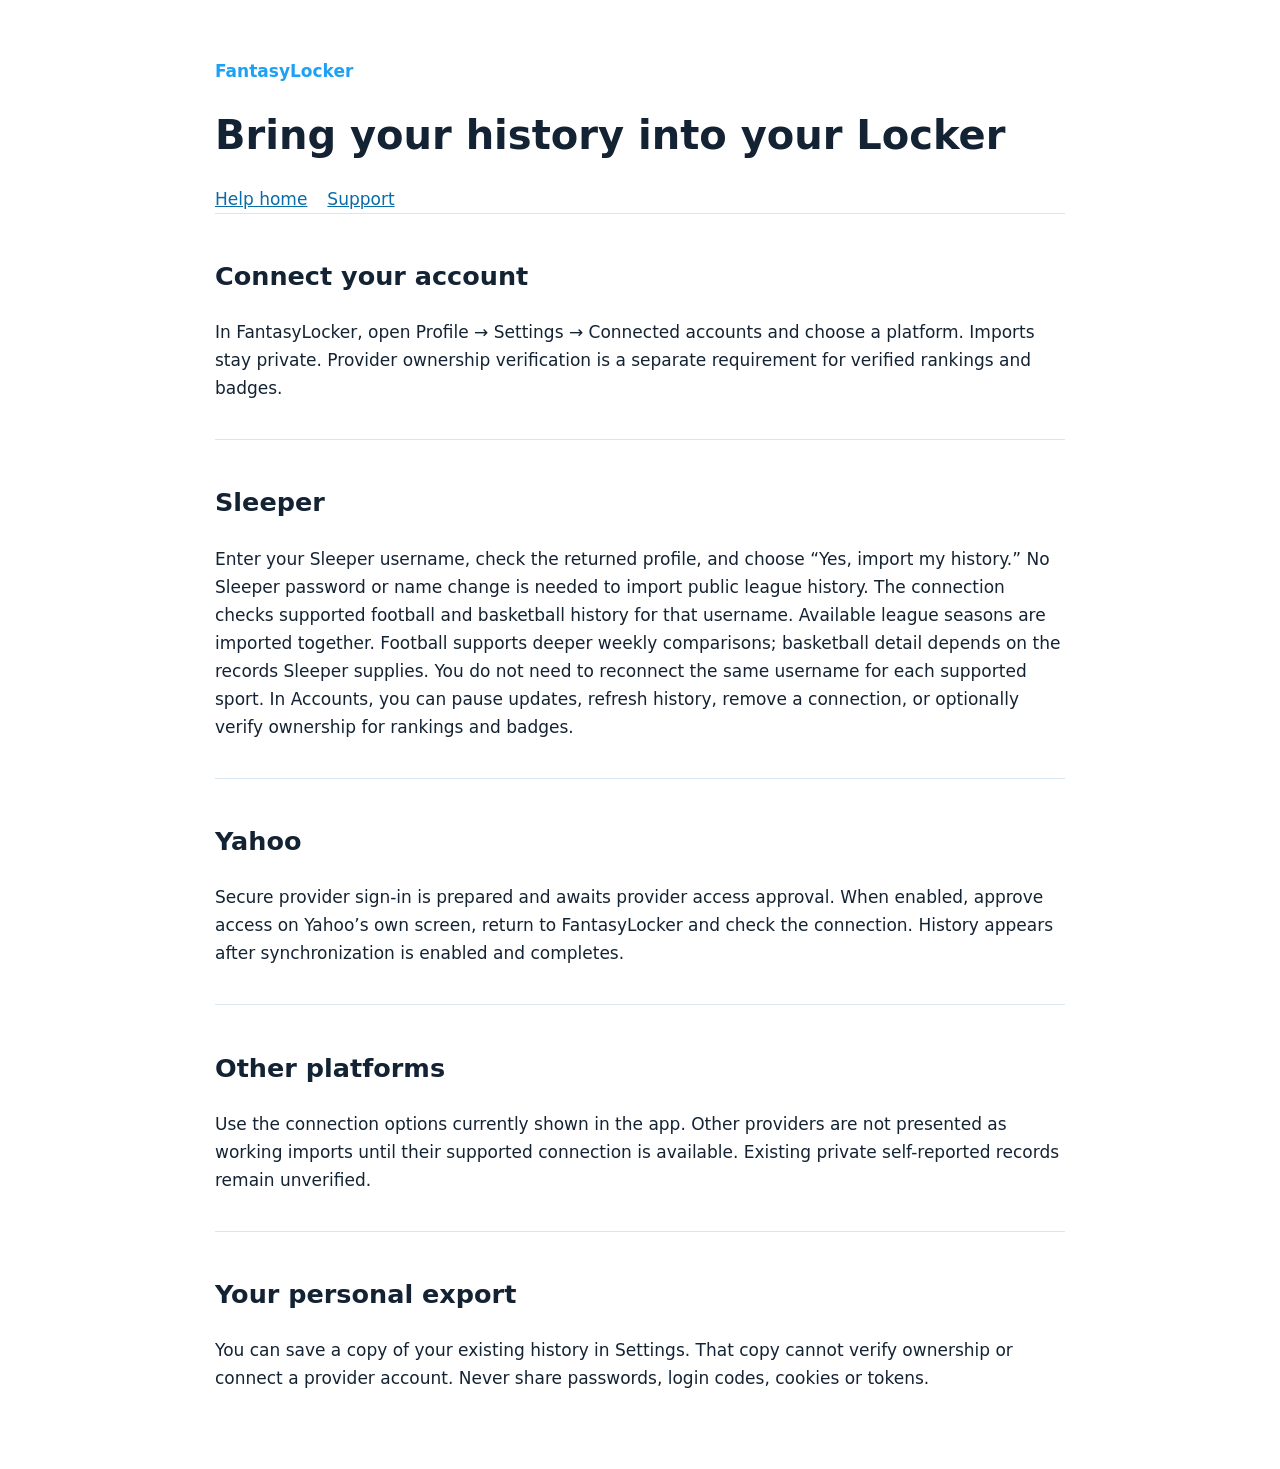
==== docs/imports/index.html @ bcead295 "Update FantasyLocker support and import guides" ====
<!doctype html><html lang="en"><head><meta charset="utf-8"><meta name="viewport" content="width=device-width,initial-scale=1"><title>Import guide · FantasyLocker</title><style>body{font:17px/1.65 system-ui;margin:0;background:white;color:#142333}main{max-width:850px;margin:auto;padding:40px 24px}h1{font-size:40px;line-height:1.15}.brand{color:#1DA1F2;font-weight:800}a{color:#086ca8}section{padding:20px 0;border-top:1px solid #d9e5ef}nav{display:flex;gap:20px;flex-wrap:wrap}a:focus-visible{outline:3px solid #1DA1F2;outline-offset:3px}</style></head><body><main><p class="brand">FantasyLocker</p><h1>Bring your history into your Locker</h1><nav><a href="../">Help home</a><a href="../support/">Support</a></nav><section><h2>Connect your account</h2><p>In FantasyLocker, open Profile → Settings → Connected accounts and choose a platform. Imports stay private. Provider ownership verification is a separate requirement for verified rankings and badges.</p></section><section><h2>Sleeper</h2><p>Enter your Sleeper username, check the returned profile, and choose “Yes, import my history.” No Sleeper password or name change is needed to import public league history. The connection checks supported football and basketball history for that username. Available league seasons are imported together. Football supports deeper weekly comparisons; basketball detail depends on the records Sleeper supplies. You do not need to reconnect the same username for each supported sport. In Accounts, you can pause updates, refresh history, remove a connection, or optionally verify ownership for rankings and badges.</p></section><section><h2>Yahoo</h2><p>Secure provider sign-in is prepared and awaits provider access approval. When enabled, approve access on Yahoo’s own screen, return to FantasyLocker and check the connection. History appears after synchronization is enabled and completes.</p></section><section><h2>Other platforms</h2><p>Use the connection options currently shown in the app. Other providers are not presented as working imports until their supported connection is available. Existing private self-reported records remain unverified.</p></section><section><h2>Your personal export</h2><p>You can save a copy of your existing history in Settings. That copy cannot verify ownership or connect a provider account. Never share passwords, login codes, cookies or tokens.</p></section></main></body></html>
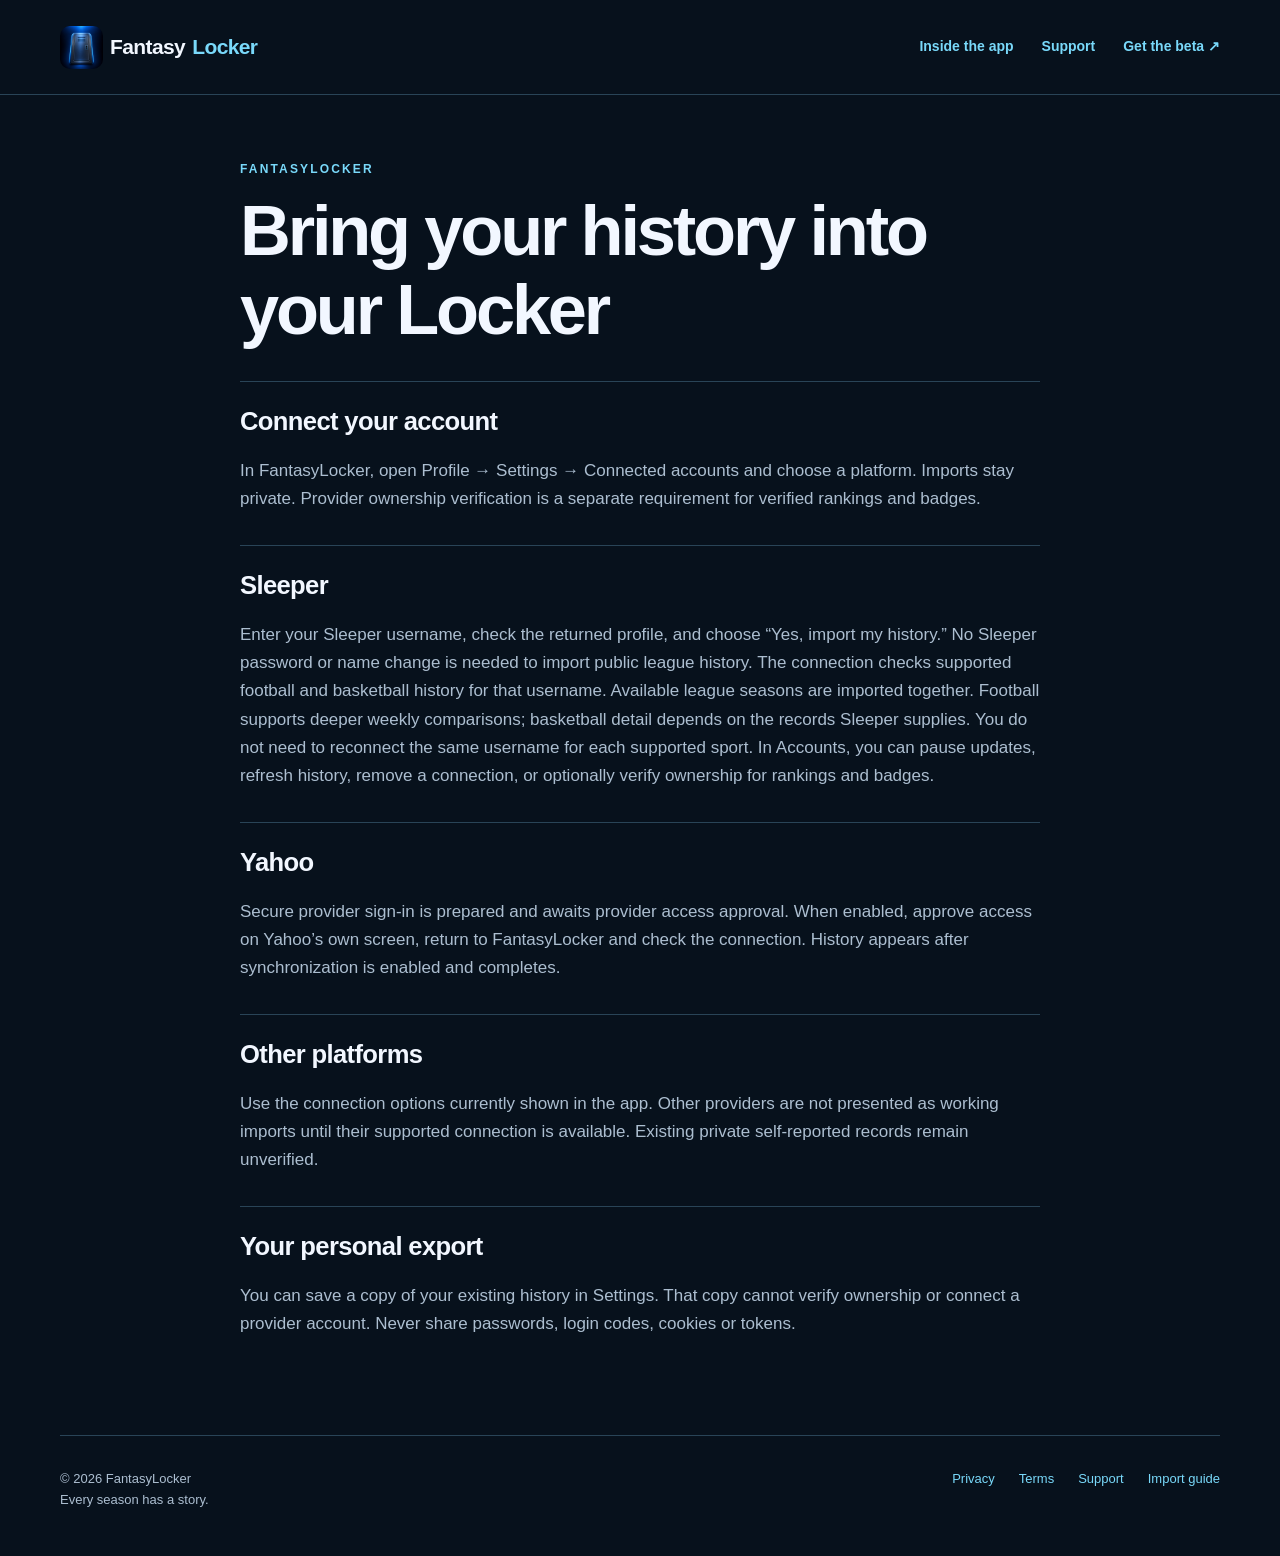
==== commit 4d80d70d: "Publish branded beta website and audited privacy policy" ====
--- a/docs/imports/index.html
+++ b/docs/imports/index.html
@@ -1 +1 @@
-<!doctype html><html lang="en"><head><meta charset="utf-8"><meta name="viewport" content="width=device-width,initial-scale=1"><title>Import guide · FantasyLocker</title><style>body{font:17px/1.65 system-ui;margin:0;background:white;color:#142333}main{max-width:850px;margin:auto;padding:40px 24px}h1{font-size:40px;line-height:1.15}.brand{color:#1DA1F2;font-weight:800}a{color:#086ca8}section{padding:20px 0;border-top:1px solid #d9e5ef}nav{display:flex;gap:20px;flex-wrap:wrap}a:focus-visible{outline:3px solid #1DA1F2;outline-offset:3px}</style></head><body><main><p class="brand">FantasyLocker</p><h1>Bring your history into your Locker</h1><nav><a href="../">Help home</a><a href="../support/">Support</a></nav><section><h2>Connect your account</h2><p>In FantasyLocker, open Profile → Settings → Connected accounts and choose a platform. Imports stay private. Provider ownership verification is a separate requirement for verified rankings and badges.</p></section><section><h2>Sleeper</h2><p>Enter your Sleeper username, check the returned profile, and choose “Yes, import my history.” No Sleeper password or name change is needed to import public league history. The connection checks supported football and basketball history for that username. Available league seasons are imported together. Football supports deeper weekly comparisons; basketball detail depends on the records Sleeper supplies. You do not need to reconnect the same username for each supported sport. In Accounts, you can pause updates, refresh history, remove a connection, or optionally verify ownership for rankings and badges.</p></section><section><h2>Yahoo</h2><p>Secure provider sign-in is prepared and awaits provider access approval. When enabled, approve access on Yahoo’s own screen, return to FantasyLocker and check the connection. History appears after synchronization is enabled and completes.</p></section><section><h2>Other platforms</h2><p>Use the connection options currently shown in the app. Other providers are not presented as working imports until their supported connection is available. Existing private self-reported records remain unverified.</p></section><section><h2>Your personal export</h2><p>You can save a copy of your existing history in Settings. That copy cannot verify ownership or connect a provider account. Never share passwords, login codes, cookies or tokens.</p></section></main></body></html>+<!doctype html><html lang="en"><head><meta charset="utf-8"><meta name="viewport" content="width=device-width,initial-scale=1"><meta name="color-scheme" content="dark"><meta name="theme-color" content="#07111c"><title>Import guide · FantasyLocker</title><meta name="description" content="Connect supported fantasy accounts and bring your history into FantasyLocker."><link rel="canonical" href="https://fantasylockerapp.com/imports/"><meta property="og:title" content="Import guide · FantasyLocker"><meta property="og:description" content="Connect supported fantasy accounts and bring your history into FantasyLocker."><meta property="og:type" content="website"><meta property="og:image" content="https://fantasylockerapp.com/assets/fantasylocker-icon.png"><link rel="icon" type="image/png" href="../assets/fantasylocker-icon.png"><link rel="apple-touch-icon" href="../assets/fantasylocker-icon.png"><link rel="stylesheet" href="../assets/site.css"></head><body><a class="skip" href="#main">Skip to content</a><header class="topbar"><nav class="container nav" aria-label="Main navigation"><a class="brand" href="../"><img src="../assets/fantasylocker-icon.png" alt="" width="43" height="43">Fantasy<span>Locker</span></a><div class="nav-links"><a class="optional" href="../#inside">Inside the app</a><a href="../support/">Support</a><a href="https://testflight.apple.com/join/UJsd7ccg">Get the beta ↗</a></div></nav></header><main id="main" class="container legal"><header><p class="eyebrow">FantasyLocker</p><h1>Bring your history into your Locker</h1></header><section><h2>Connect your account</h2><p>In FantasyLocker, open Profile → Settings → Connected accounts and choose a platform. Imports stay private. Provider ownership verification is a separate requirement for verified rankings and badges.</p></section><section><h2>Sleeper</h2><p>Enter your Sleeper username, check the returned profile, and choose “Yes, import my history.” No Sleeper password or name change is needed to import public league history. The connection checks supported football and basketball history for that username. Available league seasons are imported together. Football supports deeper weekly comparisons; basketball detail depends on the records Sleeper supplies. You do not need to reconnect the same username for each supported sport. In Accounts, you can pause updates, refresh history, remove a connection, or optionally verify ownership for rankings and badges.</p></section><section><h2>Yahoo</h2><p>Secure provider sign-in is prepared and awaits provider access approval. When enabled, approve access on Yahoo’s own screen, return to FantasyLocker and check the connection. History appears after synchronization is enabled and completes.</p></section><section><h2>Other platforms</h2><p>Use the connection options currently shown in the app. Other providers are not presented as working imports until their supported connection is available. Existing private self-reported records remain unverified.</p></section><section><h2>Your personal export</h2><p>You can save a copy of your existing history in Settings. That copy cannot verify ownership or connect a provider account. Never share passwords, login codes, cookies or tokens.</p></section></main><footer class="container footer"><div>© 2026 FantasyLocker<br>Every season has a story.</div><nav aria-label="Footer navigation"><a href="../privacy/">Privacy</a><a href="../terms/">Terms</a><a href="../support/">Support</a><a href="../imports/">Import guide</a></nav></footer></body></html>
--- a/docs/assets/site.css
+++ b/docs/assets/site.css
@@ -0,0 +1,4 @@
+
+:root{color-scheme:dark;--bg:#07111c;--surface:#0d2031;--ink:#f2f7ff;--muted:#acbed0;--cyan:#79d9fa;--line:#294457;--gold:#f4b572}*{box-sizing:border-box}html{scroll-behavior:smooth}body{margin:0;background:var(--bg);color:var(--ink);font:17px/1.65 -apple-system,BlinkMacSystemFont,"Segoe UI",sans-serif}a{color:var(--cyan);text-underline-offset:4px}a:hover{color:white}a:focus-visible,summary:focus-visible{outline:3px solid var(--gold);outline-offset:6px}img{max-width:100%;height:auto}p,li{color:var(--muted)}h1,h2,h3,p{margin-top:0}h1,h2,h3{line-height:1.12;letter-spacing:-.045em}h1{font-size:clamp(3rem,6.6vw,6rem);font-weight:800;margin-bottom:28px}h2{font-size:clamp(2.2rem,4vw,3.5rem)}h3{font-size:1.45rem}strong{color:var(--ink)}.container{width:min(1160px,calc(100% - 48px));margin:auto}.skip{position:absolute;left:12px;top:-70px;background:var(--bg);padding:10px;z-index:9}.skip:focus{top:10px}.topbar{border-bottom:1px solid var(--line)}.nav{display:flex;align-items:center;justify-content:space-between;gap:24px;min-height:94px}.brand{display:flex;align-items:center;gap:12px;color:var(--ink);text-decoration:none;font-size:21px;font-weight:800;letter-spacing:-.6px}.brand img{width:43px;border-radius:10px}.brand span{color:var(--cyan)}.nav-links{display:flex;gap:28px;align-items:center}.nav-links a{font-size:14px;font-weight:650;text-decoration:none}.button{display:inline-flex;align-items:center;justify-content:center;gap:20px;min-height:52px;padding:13px 24px;border:1px solid var(--cyan);background:var(--cyan);color:#061521;font-size:15px;line-height:1.4;font-weight:800;text-decoration:none;clip-path:polygon(10px 0,100% 0,100% calc(100% - 10px),calc(100% - 10px) 100%,0 100%,0 10px)}.button:hover{background:white;color:#061521}.eyebrow{font-size:12px;letter-spacing:.18em;font-weight:800;text-transform:uppercase;color:var(--cyan)}.hero{position:relative;display:grid;grid-template-columns:1.1fr 1fr;align-items:center;gap:40px;padding:76px 0 80px}.hero h1 span{color:var(--cyan)}.hero .intro{max-width:490px;font-size:20px;line-height:1.65}.hero-art{position:relative;background:radial-gradient(ellipse at center,#184c68 0,transparent 65%);text-align:center}.hero-art img{display:block;width:100%;mix-blend-mode:screen;border-radius:28%;filter:drop-shadow(0 18px 44px #042e46)}.hero-caption{display:flex;justify-content:space-between;gap:15px;border-top:1px solid var(--line);padding:18px 6px 0;text-align:left;font-size:10px;letter-spacing:.17em;color:var(--muted)}.actions{display:flex;align-items:center;flex-wrap:wrap;gap:26px;margin:34px 0 20px}.text-link{font-size:14px;font-weight:700;text-decoration:none}.beta-note{font-size:12px;max-width:440px}.beta-note strong{font-weight:600}.section{padding:86px 0;border-top:1px solid var(--line)}.section-heading{display:grid;grid-template-columns:1fr 1fr;gap:80px;align-items:end;margin-bottom:40px}.section-heading h2{margin:0;max-width:450px}.section-heading p{margin:0;font-size:18px}.features{border-top:1px solid var(--line)}.feature{display:grid;grid-template-columns:70px 1fr 1fr;gap:28px;align-items:start;padding:30px 0;border-bottom:1px solid var(--line)}.feature .number{font:13px/1.5 ui-monospace,monospace;color:var(--gold);padding-top:5px}.feature h3{margin:0}.feature p{margin:0;font-size:16px}.statement{background:linear-gradient(110deg,#102d42,#0a1825);border:1px solid var(--line);padding:40px;display:grid;grid-template-columns:1fr 1.1fr;gap:60px}.statement h3{font-size:1.9rem}.statement p{margin:0}.faq{max-width:790px}.faq details{border-bottom:1px solid var(--line);padding:22px 0}.faq summary{cursor:pointer;font-size:19px;font-weight:700;list-style-position:outside;margin-left:20px;padding-left:10px}.faq details p{margin:18px 0 0 30px}.cta{display:flex;justify-content:space-between;align-items:center;gap:35px}.cta h2{margin-bottom:14px}.cta p{margin:0}.footer{padding:32px 0 45px;border-top:1px solid var(--line);display:flex;justify-content:space-between;gap:30px;flex-wrap:wrap;font-size:13px;color:var(--muted)}.footer nav{display:flex;gap:24px;flex-wrap:wrap}.footer a{text-decoration:none}.legal{max-width:800px;padding:65px 0 80px}.legal h1{font-size:clamp(3rem,6vw,4.4rem)}.legal h2{font-size:1.6rem;letter-spacing:-.025em}.legal section{border-top:1px solid var(--line);padding-top:25px;margin-top:32px}.legal .notice{padding:24px;border:1px solid var(--line);border-left:3px solid var(--cyan);background:var(--surface);margin:28px 0}.legal .notice p:last-child{margin:0}.legal ul{padding-left:24px}.legal li{margin:10px 0}.legal nav{display:flex;flex-wrap:wrap;gap:22px;margin:24px 0}.legal header p{font-size:18px}.legal header .eyebrow{font-size:12px}.fineprint{font-size:13px}@media(max-width:760px){.container{width:calc(100% - 40px)}.nav{min-height:82px;gap:10px}.brand{font-size:18px}.brand img{width:36px}.nav-links{gap:15px}.nav-links .optional{display:none}.hero{grid-template-columns:1fr;padding:48px 0 50px;gap:15px}.hero h1{font-size:clamp(3.1rem,12vw,5rem)}.hero-art{max-width:440px;margin:0 auto;width:100%}.hero-art img{width:90%;margin:auto}.hero .intro{font-size:18px}.section{padding:52px 0}.section-heading,.statement{grid-template-columns:1fr;gap:22px}.section-heading{margin-bottom:32px}.feature{grid-template-columns:35px 1fr;gap:12px}.feature p{grid-column:2}.statement{padding:28px}.cta{display:block}.cta .button{margin-top:25px}.footer{gap:20px}.legal{padding-top:44px}.legal h1{overflow-wrap:anywhere}}@media(prefers-reduced-motion:reduce){html{scroll-behavior:auto}}
+
+.brand{white-space:nowrap;gap:7px}.nav-links a{white-space:nowrap}@media(max-width:480px){.nav-links a[href$="support/"]{display:none}.brand{gap:5px;font-size:17px}.brand img{margin-right:4px}.nav-links a{font-size:12px}}
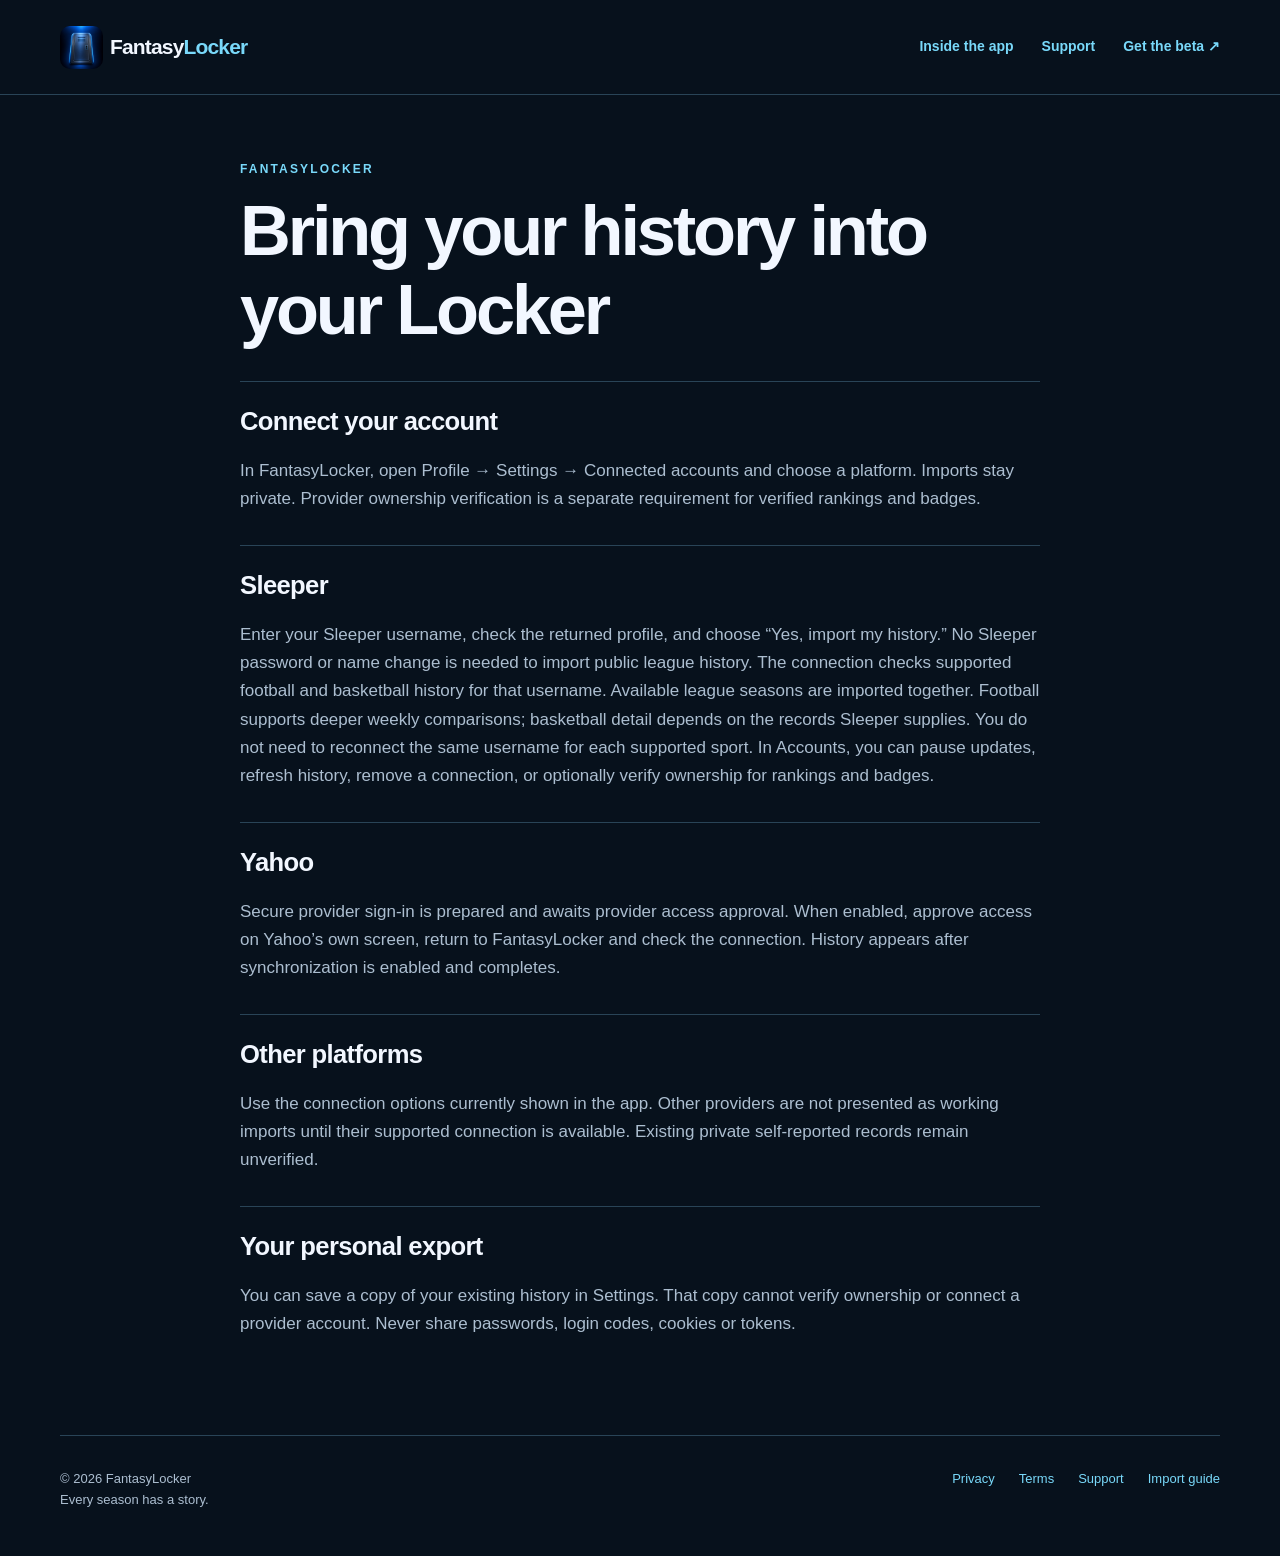
==== commit d8b502cf: "Clarify FantasyLocker career-history promise and join wordmark" ====
--- a/docs/imports/index.html
+++ b/docs/imports/index.html
@@ -1 +1 @@
-<!doctype html><html lang="en"><head><meta charset="utf-8"><meta name="viewport" content="width=device-width,initial-scale=1"><meta name="color-scheme" content="dark"><meta name="theme-color" content="#07111c"><title>Import guide · FantasyLocker</title><meta name="description" content="Connect supported fantasy accounts and bring your history into FantasyLocker."><link rel="canonical" href="https://fantasylockerapp.com/imports/"><meta property="og:title" content="Import guide · FantasyLocker"><meta property="og:description" content="Connect supported fantasy accounts and bring your history into FantasyLocker."><meta property="og:type" content="website"><meta property="og:image" content="https://fantasylockerapp.com/assets/fantasylocker-icon.png"><link rel="icon" type="image/png" href="../assets/fantasylocker-icon.png"><link rel="apple-touch-icon" href="../assets/fantasylocker-icon.png"><link rel="stylesheet" href="../assets/site.css"></head><body><a class="skip" href="#main">Skip to content</a><header class="topbar"><nav class="container nav" aria-label="Main navigation"><a class="brand" href="../"><img src="../assets/fantasylocker-icon.png" alt="" width="43" height="43">Fantasy<span>Locker</span></a><div class="nav-links"><a class="optional" href="../#inside">Inside the app</a><a href="../support/">Support</a><a href="https://testflight.apple.com/join/UJsd7ccg">Get the beta ↗</a></div></nav></header><main id="main" class="container legal"><header><p class="eyebrow">FantasyLocker</p><h1>Bring your history into your Locker</h1></header><section><h2>Connect your account</h2><p>In FantasyLocker, open Profile → Settings → Connected accounts and choose a platform. Imports stay private. Provider ownership verification is a separate requirement for verified rankings and badges.</p></section><section><h2>Sleeper</h2><p>Enter your Sleeper username, check the returned profile, and choose “Yes, import my history.” No Sleeper password or name change is needed to import public league history. The connection checks supported football and basketball history for that username. Available league seasons are imported together. Football supports deeper weekly comparisons; basketball detail depends on the records Sleeper supplies. You do not need to reconnect the same username for each supported sport. In Accounts, you can pause updates, refresh history, remove a connection, or optionally verify ownership for rankings and badges.</p></section><section><h2>Yahoo</h2><p>Secure provider sign-in is prepared and awaits provider access approval. When enabled, approve access on Yahoo’s own screen, return to FantasyLocker and check the connection. History appears after synchronization is enabled and completes.</p></section><section><h2>Other platforms</h2><p>Use the connection options currently shown in the app. Other providers are not presented as working imports until their supported connection is available. Existing private self-reported records remain unverified.</p></section><section><h2>Your personal export</h2><p>You can save a copy of your existing history in Settings. That copy cannot verify ownership or connect a provider account. Never share passwords, login codes, cookies or tokens.</p></section></main><footer class="container footer"><div>© 2026 FantasyLocker<br>Every season has a story.</div><nav aria-label="Footer navigation"><a href="../privacy/">Privacy</a><a href="../terms/">Terms</a><a href="../support/">Support</a><a href="../imports/">Import guide</a></nav></footer></body></html>+<!doctype html><html lang="en"><head><meta charset="utf-8"><meta name="viewport" content="width=device-width,initial-scale=1"><meta name="color-scheme" content="dark"><meta name="theme-color" content="#07111c"><title>Import guide · FantasyLocker</title><meta name="description" content="Connect supported fantasy accounts and bring your history into FantasyLocker."><link rel="canonical" href="https://fantasylockerapp.com/imports/"><meta property="og:title" content="Import guide · FantasyLocker"><meta property="og:description" content="Connect supported fantasy accounts and bring your history into FantasyLocker."><meta property="og:type" content="website"><meta property="og:image" content="https://fantasylockerapp.com/assets/fantasylocker-icon.png"><link rel="icon" type="image/png" href="../assets/fantasylocker-icon.png"><link rel="apple-touch-icon" href="../assets/fantasylocker-icon.png"><link rel="stylesheet" href="../assets/site.css"></head><body><a class="skip" href="#main">Skip to content</a><header class="topbar"><nav class="container nav" aria-label="Main navigation"><a class="brand" href="../"><img src="../assets/fantasylocker-icon.png" alt="" width="43" height="43"><span class="wordmark">Fantasy<span>Locker</span></span></a><div class="nav-links"><a class="optional" href="../#inside">Inside the app</a><a href="../support/">Support</a><a href="https://testflight.apple.com/join/UJsd7ccg">Get the beta ↗</a></div></nav></header><main id="main" class="container legal"><header><p class="eyebrow">FantasyLocker</p><h1>Bring your history into your Locker</h1></header><section><h2>Connect your account</h2><p>In FantasyLocker, open Profile → Settings → Connected accounts and choose a platform. Imports stay private. Provider ownership verification is a separate requirement for verified rankings and badges.</p></section><section><h2>Sleeper</h2><p>Enter your Sleeper username, check the returned profile, and choose “Yes, import my history.” No Sleeper password or name change is needed to import public league history. The connection checks supported football and basketball history for that username. Available league seasons are imported together. Football supports deeper weekly comparisons; basketball detail depends on the records Sleeper supplies. You do not need to reconnect the same username for each supported sport. In Accounts, you can pause updates, refresh history, remove a connection, or optionally verify ownership for rankings and badges.</p></section><section><h2>Yahoo</h2><p>Secure provider sign-in is prepared and awaits provider access approval. When enabled, approve access on Yahoo’s own screen, return to FantasyLocker and check the connection. History appears after synchronization is enabled and completes.</p></section><section><h2>Other platforms</h2><p>Use the connection options currently shown in the app. Other providers are not presented as working imports until their supported connection is available. Existing private self-reported records remain unverified.</p></section><section><h2>Your personal export</h2><p>You can save a copy of your existing history in Settings. That copy cannot verify ownership or connect a provider account. Never share passwords, login codes, cookies or tokens.</p></section></main><footer class="container footer"><div>© 2026 FantasyLocker<br>Every season has a story.</div><nav aria-label="Footer navigation"><a href="../privacy/">Privacy</a><a href="../terms/">Terms</a><a href="../support/">Support</a><a href="../imports/">Import guide</a></nav></footer></body></html>
--- a/docs/assets/site.css
+++ b/docs/assets/site.css
@@ -1,4 +1,4 @@
 
-:root{color-scheme:dark;--bg:#07111c;--surface:#0d2031;--ink:#f2f7ff;--muted:#acbed0;--cyan:#79d9fa;--line:#294457;--gold:#f4b572}*{box-sizing:border-box}html{scroll-behavior:smooth}body{margin:0;background:var(--bg);color:var(--ink);font:17px/1.65 -apple-system,BlinkMacSystemFont,"Segoe UI",sans-serif}a{color:var(--cyan);text-underline-offset:4px}a:hover{color:white}a:focus-visible,summary:focus-visible{outline:3px solid var(--gold);outline-offset:6px}img{max-width:100%;height:auto}p,li{color:var(--muted)}h1,h2,h3,p{margin-top:0}h1,h2,h3{line-height:1.12;letter-spacing:-.045em}h1{font-size:clamp(3rem,6.6vw,6rem);font-weight:800;margin-bottom:28px}h2{font-size:clamp(2.2rem,4vw,3.5rem)}h3{font-size:1.45rem}strong{color:var(--ink)}.container{width:min(1160px,calc(100% - 48px));margin:auto}.skip{position:absolute;left:12px;top:-70px;background:var(--bg);padding:10px;z-index:9}.skip:focus{top:10px}.topbar{border-bottom:1px solid var(--line)}.nav{display:flex;align-items:center;justify-content:space-between;gap:24px;min-height:94px}.brand{display:flex;align-items:center;gap:12px;color:var(--ink);text-decoration:none;font-size:21px;font-weight:800;letter-spacing:-.6px}.brand img{width:43px;border-radius:10px}.brand span{color:var(--cyan)}.nav-links{display:flex;gap:28px;align-items:center}.nav-links a{font-size:14px;font-weight:650;text-decoration:none}.button{display:inline-flex;align-items:center;justify-content:center;gap:20px;min-height:52px;padding:13px 24px;border:1px solid var(--cyan);background:var(--cyan);color:#061521;font-size:15px;line-height:1.4;font-weight:800;text-decoration:none;clip-path:polygon(10px 0,100% 0,100% calc(100% - 10px),calc(100% - 10px) 100%,0 100%,0 10px)}.button:hover{background:white;color:#061521}.eyebrow{font-size:12px;letter-spacing:.18em;font-weight:800;text-transform:uppercase;color:var(--cyan)}.hero{position:relative;display:grid;grid-template-columns:1.1fr 1fr;align-items:center;gap:40px;padding:76px 0 80px}.hero h1 span{color:var(--cyan)}.hero .intro{max-width:490px;font-size:20px;line-height:1.65}.hero-art{position:relative;background:radial-gradient(ellipse at center,#184c68 0,transparent 65%);text-align:center}.hero-art img{display:block;width:100%;mix-blend-mode:screen;border-radius:28%;filter:drop-shadow(0 18px 44px #042e46)}.hero-caption{display:flex;justify-content:space-between;gap:15px;border-top:1px solid var(--line);padding:18px 6px 0;text-align:left;font-size:10px;letter-spacing:.17em;color:var(--muted)}.actions{display:flex;align-items:center;flex-wrap:wrap;gap:26px;margin:34px 0 20px}.text-link{font-size:14px;font-weight:700;text-decoration:none}.beta-note{font-size:12px;max-width:440px}.beta-note strong{font-weight:600}.section{padding:86px 0;border-top:1px solid var(--line)}.section-heading{display:grid;grid-template-columns:1fr 1fr;gap:80px;align-items:end;margin-bottom:40px}.section-heading h2{margin:0;max-width:450px}.section-heading p{margin:0;font-size:18px}.features{border-top:1px solid var(--line)}.feature{display:grid;grid-template-columns:70px 1fr 1fr;gap:28px;align-items:start;padding:30px 0;border-bottom:1px solid var(--line)}.feature .number{font:13px/1.5 ui-monospace,monospace;color:var(--gold);padding-top:5px}.feature h3{margin:0}.feature p{margin:0;font-size:16px}.statement{background:linear-gradient(110deg,#102d42,#0a1825);border:1px solid var(--line);padding:40px;display:grid;grid-template-columns:1fr 1.1fr;gap:60px}.statement h3{font-size:1.9rem}.statement p{margin:0}.faq{max-width:790px}.faq details{border-bottom:1px solid var(--line);padding:22px 0}.faq summary{cursor:pointer;font-size:19px;font-weight:700;list-style-position:outside;margin-left:20px;padding-left:10px}.faq details p{margin:18px 0 0 30px}.cta{display:flex;justify-content:space-between;align-items:center;gap:35px}.cta h2{margin-bottom:14px}.cta p{margin:0}.footer{padding:32px 0 45px;border-top:1px solid var(--line);display:flex;justify-content:space-between;gap:30px;flex-wrap:wrap;font-size:13px;color:var(--muted)}.footer nav{display:flex;gap:24px;flex-wrap:wrap}.footer a{text-decoration:none}.legal{max-width:800px;padding:65px 0 80px}.legal h1{font-size:clamp(3rem,6vw,4.4rem)}.legal h2{font-size:1.6rem;letter-spacing:-.025em}.legal section{border-top:1px solid var(--line);padding-top:25px;margin-top:32px}.legal .notice{padding:24px;border:1px solid var(--line);border-left:3px solid var(--cyan);background:var(--surface);margin:28px 0}.legal .notice p:last-child{margin:0}.legal ul{padding-left:24px}.legal li{margin:10px 0}.legal nav{display:flex;flex-wrap:wrap;gap:22px;margin:24px 0}.legal header p{font-size:18px}.legal header .eyebrow{font-size:12px}.fineprint{font-size:13px}@media(max-width:760px){.container{width:calc(100% - 40px)}.nav{min-height:82px;gap:10px}.brand{font-size:18px}.brand img{width:36px}.nav-links{gap:15px}.nav-links .optional{display:none}.hero{grid-template-columns:1fr;padding:48px 0 50px;gap:15px}.hero h1{font-size:clamp(3.1rem,12vw,5rem)}.hero-art{max-width:440px;margin:0 auto;width:100%}.hero-art img{width:90%;margin:auto}.hero .intro{font-size:18px}.section{padding:52px 0}.section-heading,.statement{grid-template-columns:1fr;gap:22px}.section-heading{margin-bottom:32px}.feature{grid-template-columns:35px 1fr;gap:12px}.feature p{grid-column:2}.statement{padding:28px}.cta{display:block}.cta .button{margin-top:25px}.footer{gap:20px}.legal{padding-top:44px}.legal h1{overflow-wrap:anywhere}}@media(prefers-reduced-motion:reduce){html{scroll-behavior:auto}}
+:root{color-scheme:dark;--bg:#07111c;--surface:#0d2031;--ink:#f2f7ff;--muted:#acbed0;--cyan:#79d9fa;--line:#294457;--gold:#f4b572}*{box-sizing:border-box}html{scroll-behavior:smooth}body{margin:0;background:var(--bg);color:var(--ink);font:17px/1.65 -apple-system,BlinkMacSystemFont,"Segoe UI",sans-serif}a{color:var(--cyan);text-underline-offset:4px}a:hover{color:white}a:focus-visible,summary:focus-visible{outline:3px solid var(--gold);outline-offset:6px}img{max-width:100%;height:auto}p,li{color:var(--muted)}h1,h2,h3,p{margin-top:0}h1,h2,h3{line-height:1.12;letter-spacing:-.045em}h1{font-size:clamp(3rem,6.6vw,6rem);font-weight:800;margin-bottom:28px}h2{font-size:clamp(2.2rem,4vw,3.5rem)}h3{font-size:1.45rem}strong{color:var(--ink)}.container{width:min(1160px,calc(100% - 48px));margin:auto}.skip{position:absolute;left:12px;top:-70px;background:var(--bg);padding:10px;z-index:9}.skip:focus{top:10px}.topbar{border-bottom:1px solid var(--line)}.nav{display:flex;align-items:center;justify-content:space-between;gap:24px;min-height:94px}.brand{display:flex;align-items:center;gap:12px;color:var(--ink);text-decoration:none;font-size:21px;font-weight:800;letter-spacing:-.6px}.brand img{width:43px;border-radius:10px}.wordmark{white-space:nowrap;letter-spacing:-.04em}.wordmark>span{color:var(--cyan)}.nav-links{display:flex;gap:28px;align-items:center}.nav-links a{font-size:14px;font-weight:650;text-decoration:none}.button{display:inline-flex;align-items:center;justify-content:center;gap:20px;min-height:52px;padding:13px 24px;border:1px solid var(--cyan);background:var(--cyan);color:#061521;font-size:15px;line-height:1.4;font-weight:800;text-decoration:none;clip-path:polygon(10px 0,100% 0,100% calc(100% - 10px),calc(100% - 10px) 100%,0 100%,0 10px)}.button:hover{background:white;color:#061521}.eyebrow{font-size:12px;letter-spacing:.18em;font-weight:800;text-transform:uppercase;color:var(--cyan)}.hero{position:relative;display:grid;grid-template-columns:1.1fr 1fr;align-items:center;gap:40px;padding:76px 0 80px}.hero h1{font-size:clamp(2.15rem,4.8vw,4rem);line-height:1.13}.hero h1 .wordmark{color:var(--ink)}.hero-vision{font-size:14px;line-height:1.6;max-width:490px}.statement .coverage{margin:20px 0 12px;font-size:14px}.hero .intro{max-width:490px;font-size:20px;line-height:1.65}.hero-art{position:relative;background:radial-gradient(ellipse at center,#184c68 0,transparent 65%);text-align:center}.hero-art img{display:block;width:100%;mix-blend-mode:screen;border-radius:28%;filter:drop-shadow(0 18px 44px #042e46)}.hero-caption{display:flex;justify-content:space-between;gap:15px;border-top:1px solid var(--line);padding:18px 6px 0;text-align:left;font-size:10px;letter-spacing:.17em;color:var(--muted)}.actions{display:flex;align-items:center;flex-wrap:wrap;gap:26px;margin:34px 0 20px}.text-link{font-size:14px;font-weight:700;text-decoration:none}.beta-note{font-size:12px;max-width:440px}.beta-note strong{font-weight:600}.section{padding:86px 0;border-top:1px solid var(--line)}.section-heading{display:grid;grid-template-columns:1fr 1fr;gap:80px;align-items:end;margin-bottom:40px}.section-heading h2{margin:0;max-width:450px}.section-heading p{margin:0;font-size:18px}.features{border-top:1px solid var(--line)}.feature{display:grid;grid-template-columns:70px 1fr 1fr;gap:28px;align-items:start;padding:30px 0;border-bottom:1px solid var(--line)}.feature .number{font:13px/1.5 ui-monospace,monospace;color:var(--gold);padding-top:5px}.feature h3{margin:0}.feature p{margin:0;font-size:16px}.statement{background:linear-gradient(110deg,#102d42,#0a1825);border:1px solid var(--line);padding:40px;display:grid;grid-template-columns:1fr 1.1fr;gap:60px}.statement h3{font-size:1.9rem}.statement p{margin:0}.faq{max-width:790px}.faq details{border-bottom:1px solid var(--line);padding:22px 0}.faq summary{cursor:pointer;font-size:19px;font-weight:700;list-style-position:outside;margin-left:20px;padding-left:10px}.faq details p{margin:18px 0 0 30px}.cta{display:flex;justify-content:space-between;align-items:center;gap:35px}.cta h2{margin-bottom:14px}.cta p{margin:0}.footer{padding:32px 0 45px;border-top:1px solid var(--line);display:flex;justify-content:space-between;gap:30px;flex-wrap:wrap;font-size:13px;color:var(--muted)}.footer nav{display:flex;gap:24px;flex-wrap:wrap}.footer a{text-decoration:none}.legal{max-width:800px;padding:65px 0 80px}.legal h1{font-size:clamp(3rem,6vw,4.4rem)}.legal h2{font-size:1.6rem;letter-spacing:-.025em}.legal section{border-top:1px solid var(--line);padding-top:25px;margin-top:32px}.legal .notice{padding:24px;border:1px solid var(--line);border-left:3px solid var(--cyan);background:var(--surface);margin:28px 0}.legal .notice p:last-child{margin:0}.legal ul{padding-left:24px}.legal li{margin:10px 0}.legal nav{display:flex;flex-wrap:wrap;gap:22px;margin:24px 0}.legal header p{font-size:18px}.legal header .eyebrow{font-size:12px}.fineprint{font-size:13px}@media(max-width:760px){.container{width:calc(100% - 40px)}.nav{min-height:82px;gap:10px}.brand{font-size:18px}.brand img{width:36px}.nav-links{gap:15px}.nav-links .optional{display:none}.hero{grid-template-columns:1fr;padding:48px 0 50px;gap:15px}.hero h1{font-size:clamp(1.8rem,8.7vw,3.8rem)}.hero-art{max-width:440px;margin:0 auto;width:100%}.hero-art img{width:90%;margin:auto}.hero .intro{font-size:18px}.section{padding:52px 0}.section-heading,.statement{grid-template-columns:1fr;gap:22px}.section-heading{margin-bottom:32px}.feature{grid-template-columns:35px 1fr;gap:12px}.feature p{grid-column:2}.statement{padding:28px}.cta{display:block}.cta .button{margin-top:25px}.footer{gap:20px}.legal{padding-top:44px}.legal h1{overflow-wrap:anywhere}}@media(prefers-reduced-motion:reduce){html{scroll-behavior:auto}}
 
 .brand{white-space:nowrap;gap:7px}.nav-links a{white-space:nowrap}@media(max-width:480px){.nav-links a[href$="support/"]{display:none}.brand{gap:5px;font-size:17px}.brand img{margin-right:4px}.nav-links a{font-size:12px}}
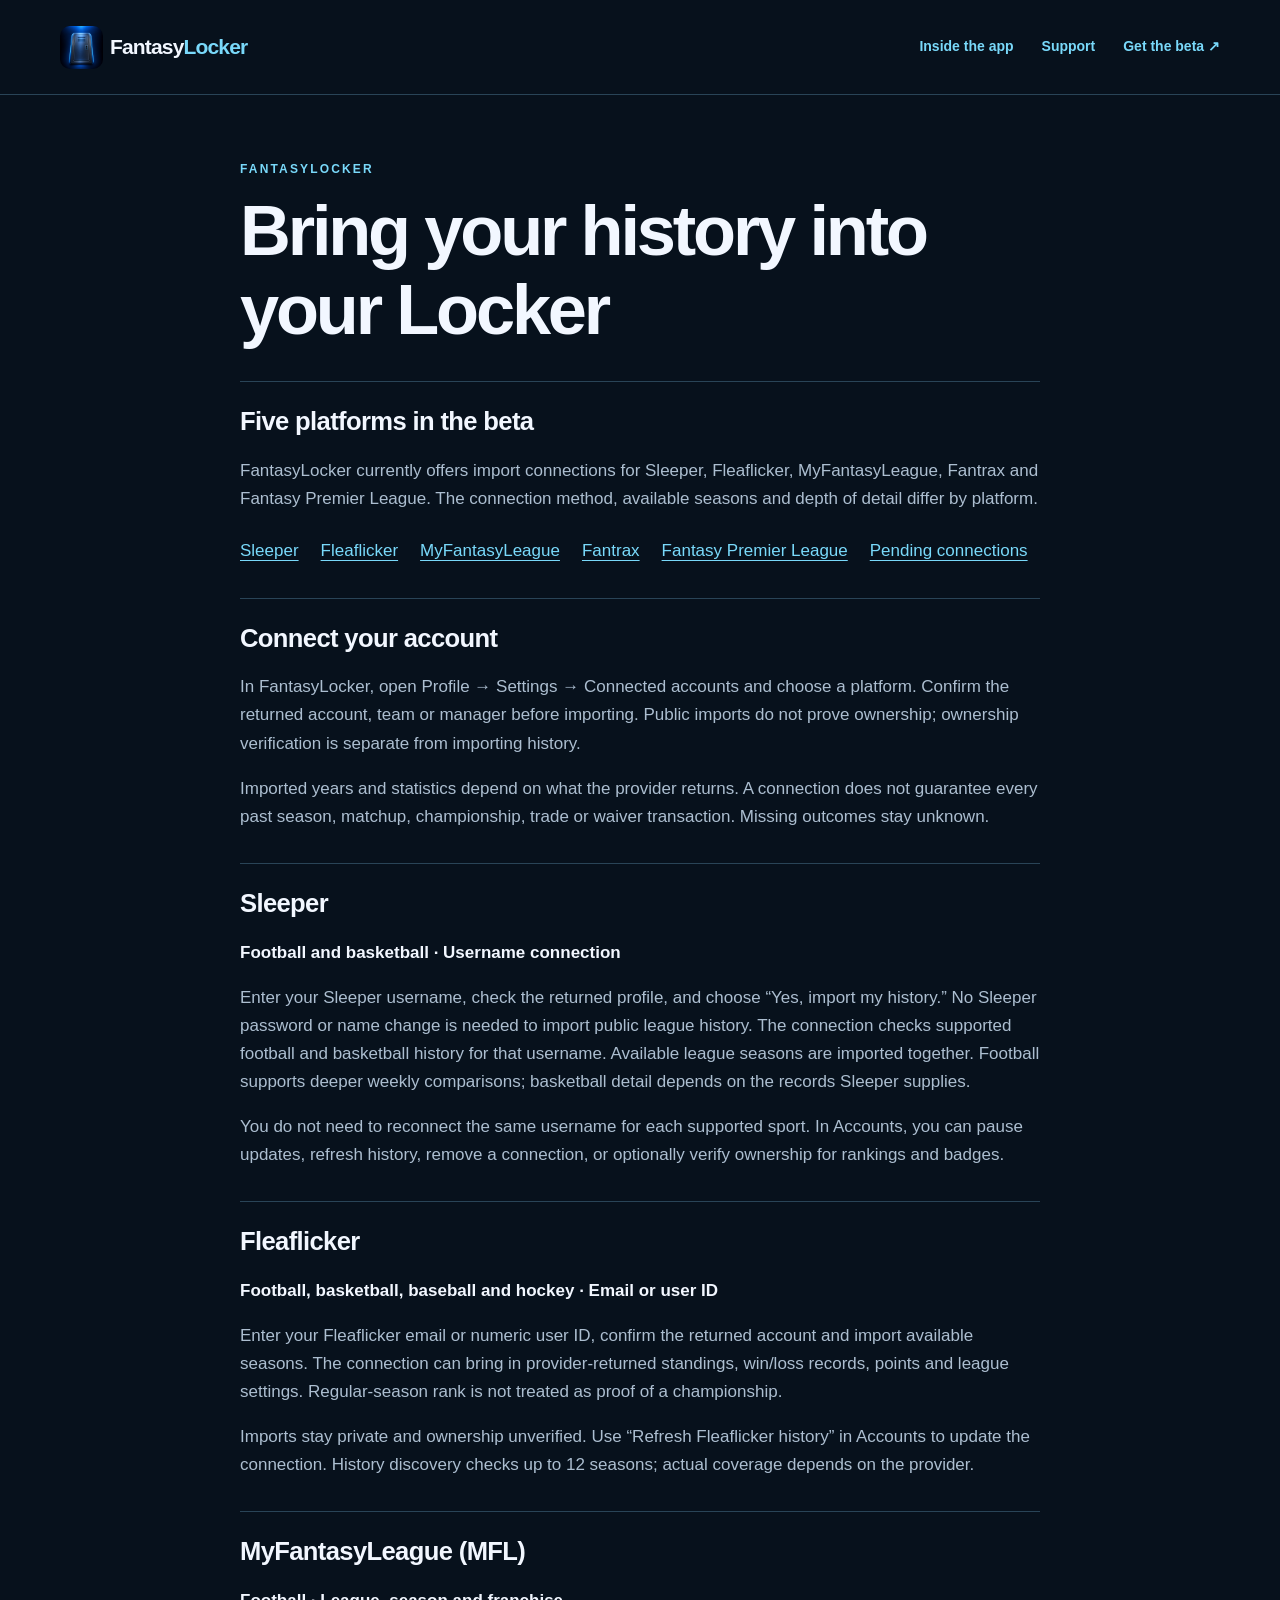
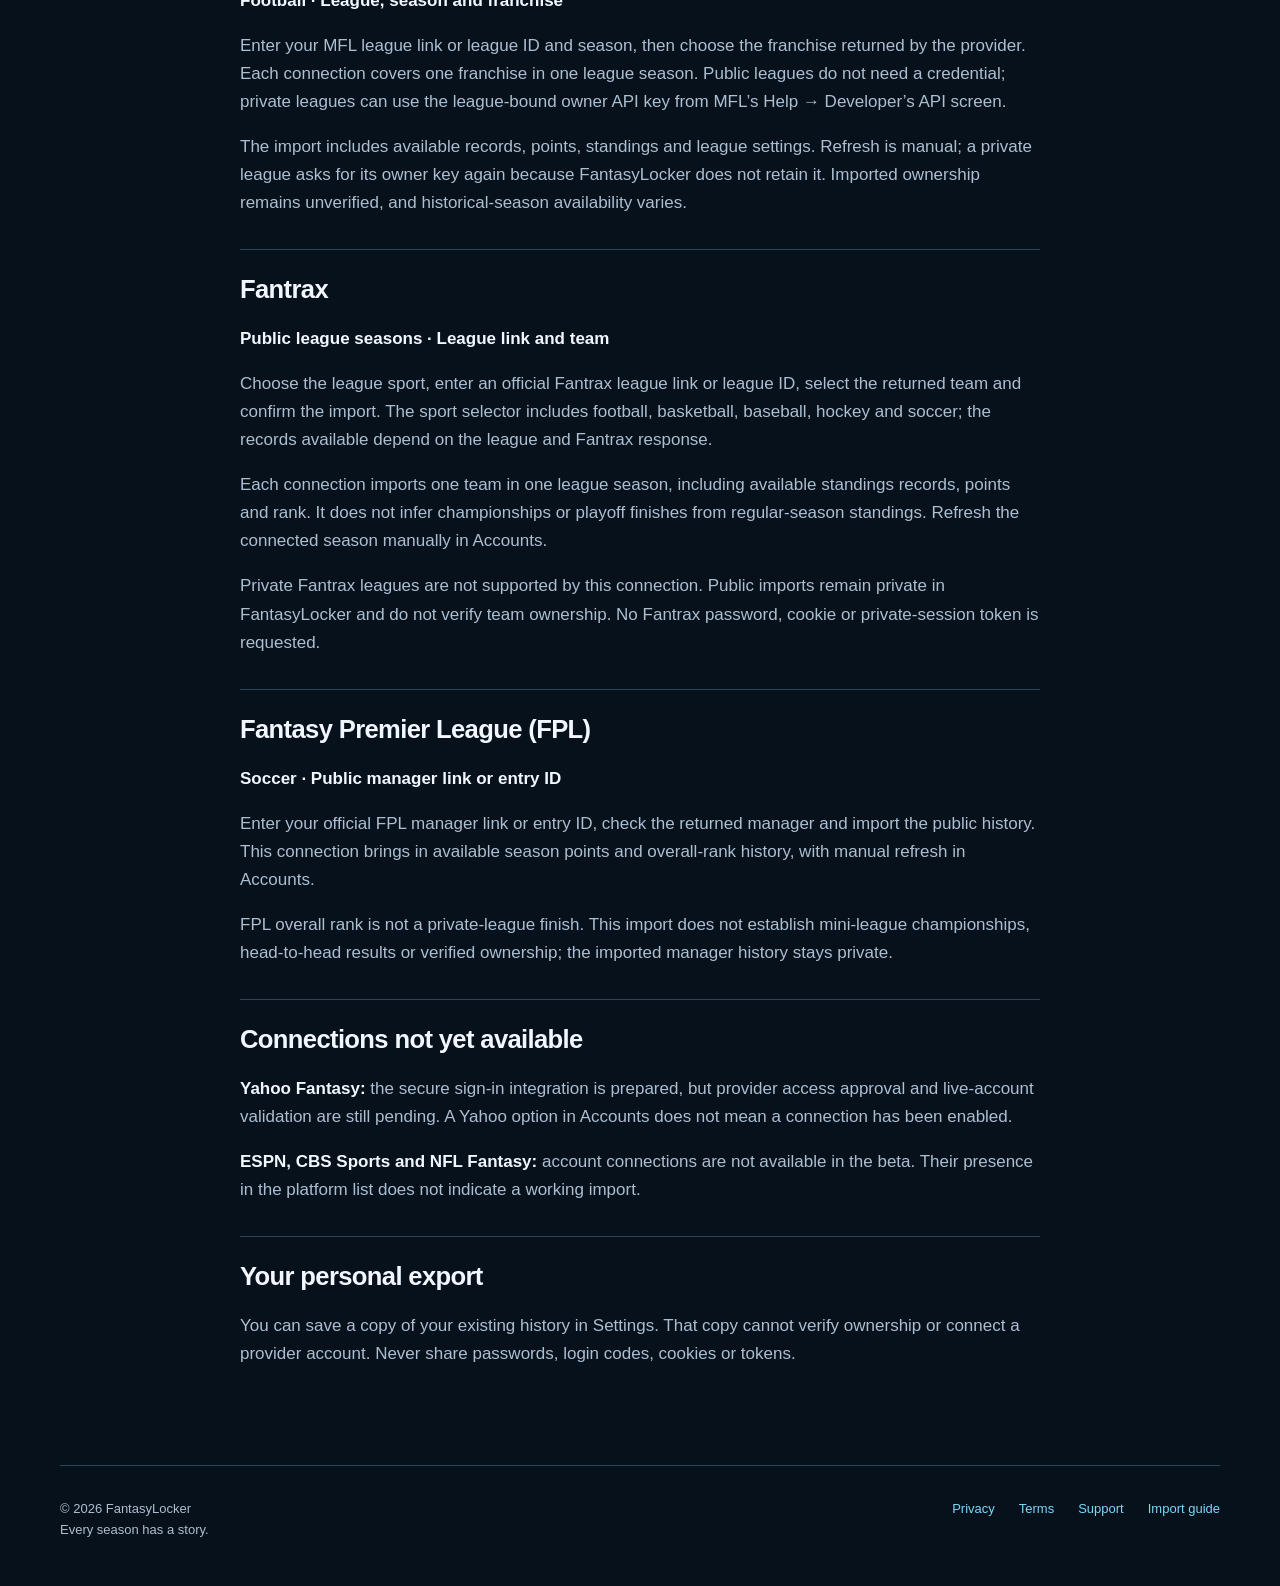
==== commit 5f646be8: "List all five beta platform integrations and their import coverage" ====
--- a/docs/imports/index.html
+++ b/docs/imports/index.html
@@ -1 +1 @@
-<!doctype html><html lang="en"><head><meta charset="utf-8"><meta name="viewport" content="width=device-width,initial-scale=1"><meta name="color-scheme" content="dark"><meta name="theme-color" content="#07111c"><title>Import guide · FantasyLocker</title><meta name="description" content="Connect supported fantasy accounts and bring your history into FantasyLocker."><link rel="canonical" href="https://fantasylockerapp.com/imports/"><meta property="og:title" content="Import guide · FantasyLocker"><meta property="og:description" content="Connect supported fantasy accounts and bring your history into FantasyLocker."><meta property="og:type" content="website"><meta property="og:image" content="https://fantasylockerapp.com/assets/fantasylocker-icon.png"><link rel="icon" type="image/png" href="../assets/fantasylocker-icon.png"><link rel="apple-touch-icon" href="../assets/fantasylocker-icon.png"><link rel="stylesheet" href="../assets/site.css"></head><body><a class="skip" href="#main">Skip to content</a><header class="topbar"><nav class="container nav" aria-label="Main navigation"><a class="brand" href="../"><img src="../assets/fantasylocker-icon.png" alt="" width="43" height="43"><span class="wordmark">Fantasy<span>Locker</span></span></a><div class="nav-links"><a class="optional" href="../#inside">Inside the app</a><a href="../support/">Support</a><a href="https://testflight.apple.com/join/UJsd7ccg">Get the beta ↗</a></div></nav></header><main id="main" class="container legal"><header><p class="eyebrow">FantasyLocker</p><h1>Bring your history into your Locker</h1></header><section><h2>Connect your account</h2><p>In FantasyLocker, open Profile → Settings → Connected accounts and choose a platform. Imports stay private. Provider ownership verification is a separate requirement for verified rankings and badges.</p></section><section><h2>Sleeper</h2><p>Enter your Sleeper username, check the returned profile, and choose “Yes, import my history.” No Sleeper password or name change is needed to import public league history. The connection checks supported football and basketball history for that username. Available league seasons are imported together. Football supports deeper weekly comparisons; basketball detail depends on the records Sleeper supplies. You do not need to reconnect the same username for each supported sport. In Accounts, you can pause updates, refresh history, remove a connection, or optionally verify ownership for rankings and badges.</p></section><section><h2>Yahoo</h2><p>Secure provider sign-in is prepared and awaits provider access approval. When enabled, approve access on Yahoo’s own screen, return to FantasyLocker and check the connection. History appears after synchronization is enabled and completes.</p></section><section><h2>Other platforms</h2><p>Use the connection options currently shown in the app. Other providers are not presented as working imports until their supported connection is available. Existing private self-reported records remain unverified.</p></section><section><h2>Your personal export</h2><p>You can save a copy of your existing history in Settings. That copy cannot verify ownership or connect a provider account. Never share passwords, login codes, cookies or tokens.</p></section></main><footer class="container footer"><div>© 2026 FantasyLocker<br>Every season has a story.</div><nav aria-label="Footer navigation"><a href="../privacy/">Privacy</a><a href="../terms/">Terms</a><a href="../support/">Support</a><a href="../imports/">Import guide</a></nav></footer></body></html>+<!doctype html><html lang="en"><head><meta charset="utf-8"><meta name="viewport" content="width=device-width,initial-scale=1"><meta name="color-scheme" content="dark"><meta name="theme-color" content="#07111c"><title>Import guide · FantasyLocker</title><meta name="description" content="Connect supported fantasy accounts and bring your history into FantasyLocker."><link rel="canonical" href="https://fantasylockerapp.com/imports/"><meta property="og:title" content="Import guide · FantasyLocker"><meta property="og:description" content="Connect supported fantasy accounts and bring your history into FantasyLocker."><meta property="og:type" content="website"><meta property="og:image" content="https://fantasylockerapp.com/assets/fantasylocker-icon.png"><link rel="icon" type="image/png" href="../assets/fantasylocker-icon.png"><link rel="apple-touch-icon" href="../assets/fantasylocker-icon.png"><link rel="stylesheet" href="../assets/site.css"></head><body><a class="skip" href="#main">Skip to content</a><header class="topbar"><nav class="container nav" aria-label="Main navigation"><a class="brand" href="../"><img src="../assets/fantasylocker-icon.png" alt="" width="43" height="43"><span class="wordmark">Fantasy<span>Locker</span></span></a><div class="nav-links"><a class="optional" href="../#inside">Inside the app</a><a href="../support/">Support</a><a href="https://testflight.apple.com/join/UJsd7ccg">Get the beta ↗</a></div></nav></header><main id="main" class="container legal"><header><p class="eyebrow">FantasyLocker</p><h1>Bring your history into your Locker</h1></header><section><h2>Five platforms in the beta</h2><p>FantasyLocker currently offers import connections for Sleeper, Fleaflicker, MyFantasyLeague, Fantrax and Fantasy Premier League. The connection method, available seasons and depth of detail differ by platform.</p><nav aria-label="Platform guides"><a href="#sleeper">Sleeper</a><a href="#fleaflicker">Fleaflicker</a><a href="#mfl">MyFantasyLeague</a><a href="#fantrax">Fantrax</a><a href="#fpl">Fantasy Premier League</a><a href="#pending">Pending connections</a></nav></section><section><h2>Connect your account</h2><p>In FantasyLocker, open Profile → Settings → Connected accounts and choose a platform. Confirm the returned account, team or manager before importing. Public imports do not prove ownership; ownership verification is separate from importing history.</p><p>Imported years and statistics depend on what the provider returns. A connection does not guarantee every past season, matchup, championship, trade or waiver transaction. Missing outcomes stay unknown.</p></section><section id="sleeper"><h2>Sleeper</h2><p><strong>Football and basketball · Username connection</strong></p><p>Enter your Sleeper username, check the returned profile, and choose “Yes, import my history.” No Sleeper password or name change is needed to import public league history. The connection checks supported football and basketball history for that username. Available league seasons are imported together. Football supports deeper weekly comparisons; basketball detail depends on the records Sleeper supplies.</p><p>You do not need to reconnect the same username for each supported sport. In Accounts, you can pause updates, refresh history, remove a connection, or optionally verify ownership for rankings and badges.</p></section><section id="fleaflicker"><h2>Fleaflicker</h2><p><strong>Football, basketball, baseball and hockey · Email or user ID</strong></p><p>Enter your Fleaflicker email or numeric user ID, confirm the returned account and import available seasons. The connection can bring in provider-returned standings, win/loss records, points and league settings. Regular-season rank is not treated as proof of a championship.</p><p>Imports stay private and ownership unverified. Use “Refresh Fleaflicker history” in Accounts to update the connection. History discovery checks up to 12 seasons; actual coverage depends on the provider.</p></section><section id="mfl"><h2>MyFantasyLeague (MFL)</h2><p><strong>Football · League, season and franchise</strong></p><p>Enter your MFL league link or league ID and season, then choose the franchise returned by the provider. Each connection covers one franchise in one league season. Public leagues do not need a credential; private leagues can use the league-bound owner API key from MFL’s Help → Developer’s API screen.</p><p>The import includes available records, points, standings and league settings. Refresh is manual; a private league asks for its owner key again because FantasyLocker does not retain it. Imported ownership remains unverified, and historical-season availability varies.</p></section><section id="fantrax"><h2>Fantrax</h2><p><strong>Public league seasons · League link and team</strong></p><p>Choose the league sport, enter an official Fantrax league link or league ID, select the returned team and confirm the import. The sport selector includes football, basketball, baseball, hockey and soccer; the records available depend on the league and Fantrax response.</p><p>Each connection imports one team in one league season, including available standings records, points and rank. It does not infer championships or playoff finishes from regular-season standings. Refresh the connected season manually in Accounts.</p><p>Private Fantrax leagues are not supported by this connection. Public imports remain private in FantasyLocker and do not verify team ownership. No Fantrax password, cookie or private-session token is requested.</p></section><section id="fpl"><h2>Fantasy Premier League (FPL)</h2><p><strong>Soccer · Public manager link or entry ID</strong></p><p>Enter your official FPL manager link or entry ID, check the returned manager and import the public history. This connection brings in available season points and overall-rank history, with manual refresh in Accounts.</p><p>FPL overall rank is not a private-league finish. This import does not establish mini-league championships, head-to-head results or verified ownership; the imported manager history stays private.</p></section><section id="pending"><h2>Connections not yet available</h2><p><strong>Yahoo Fantasy:</strong> the secure sign-in integration is prepared, but provider access approval and live-account validation are still pending. A Yahoo option in Accounts does not mean a connection has been enabled.</p><p><strong>ESPN, CBS Sports and NFL Fantasy:</strong> account connections are not available in the beta. Their presence in the platform list does not indicate a working import.</p></section><section><h2>Your personal export</h2><p>You can save a copy of your existing history in Settings. That copy cannot verify ownership or connect a provider account. Never share passwords, login codes, cookies or tokens.</p></section></main><footer class="container footer"><div>© 2026 FantasyLocker<br>Every season has a story.</div><nav aria-label="Footer navigation"><a href="../privacy/">Privacy</a><a href="../terms/">Terms</a><a href="../support/">Support</a><a href="../imports/">Import guide</a></nav></footer></body></html>
--- a/docs/assets/site.css
+++ b/docs/assets/site.css
@@ -2,3 +2,5 @@
 :root{color-scheme:dark;--bg:#07111c;--surface:#0d2031;--ink:#f2f7ff;--muted:#acbed0;--cyan:#79d9fa;--line:#294457;--gold:#f4b572}*{box-sizing:border-box}html{scroll-behavior:smooth}body{margin:0;background:var(--bg);color:var(--ink);font:17px/1.65 -apple-system,BlinkMacSystemFont,"Segoe UI",sans-serif}a{color:var(--cyan);text-underline-offset:4px}a:hover{color:white}a:focus-visible,summary:focus-visible{outline:3px solid var(--gold);outline-offset:6px}img{max-width:100%;height:auto}p,li{color:var(--muted)}h1,h2,h3,p{margin-top:0}h1,h2,h3{line-height:1.12;letter-spacing:-.045em}h1{font-size:clamp(3rem,6.6vw,6rem);font-weight:800;margin-bottom:28px}h2{font-size:clamp(2.2rem,4vw,3.5rem)}h3{font-size:1.45rem}strong{color:var(--ink)}.container{width:min(1160px,calc(100% - 48px));margin:auto}.skip{position:absolute;left:12px;top:-70px;background:var(--bg);padding:10px;z-index:9}.skip:focus{top:10px}.topbar{border-bottom:1px solid var(--line)}.nav{display:flex;align-items:center;justify-content:space-between;gap:24px;min-height:94px}.brand{display:flex;align-items:center;gap:12px;color:var(--ink);text-decoration:none;font-size:21px;font-weight:800;letter-spacing:-.6px}.brand img{width:43px;border-radius:10px}.wordmark{white-space:nowrap;letter-spacing:-.04em}.wordmark>span{color:var(--cyan)}.nav-links{display:flex;gap:28px;align-items:center}.nav-links a{font-size:14px;font-weight:650;text-decoration:none}.button{display:inline-flex;align-items:center;justify-content:center;gap:20px;min-height:52px;padding:13px 24px;border:1px solid var(--cyan);background:var(--cyan);color:#061521;font-size:15px;line-height:1.4;font-weight:800;text-decoration:none;clip-path:polygon(10px 0,100% 0,100% calc(100% - 10px),calc(100% - 10px) 100%,0 100%,0 10px)}.button:hover{background:white;color:#061521}.eyebrow{font-size:12px;letter-spacing:.18em;font-weight:800;text-transform:uppercase;color:var(--cyan)}.hero{position:relative;display:grid;grid-template-columns:1.1fr 1fr;align-items:center;gap:40px;padding:76px 0 80px}.hero h1{font-size:clamp(2.15rem,4.8vw,4rem);line-height:1.13}.hero h1 .wordmark{color:var(--ink)}.hero-vision{font-size:14px;line-height:1.6;max-width:490px}.statement .coverage{margin:20px 0 12px;font-size:14px}.hero .intro{max-width:490px;font-size:20px;line-height:1.65}.hero-art{position:relative;background:radial-gradient(ellipse at center,#184c68 0,transparent 65%);text-align:center}.hero-art img{display:block;width:100%;mix-blend-mode:screen;border-radius:28%;filter:drop-shadow(0 18px 44px #042e46)}.hero-caption{display:flex;justify-content:space-between;gap:15px;border-top:1px solid var(--line);padding:18px 6px 0;text-align:left;font-size:10px;letter-spacing:.17em;color:var(--muted)}.actions{display:flex;align-items:center;flex-wrap:wrap;gap:26px;margin:34px 0 20px}.text-link{font-size:14px;font-weight:700;text-decoration:none}.beta-note{font-size:12px;max-width:440px}.beta-note strong{font-weight:600}.section{padding:86px 0;border-top:1px solid var(--line)}.section-heading{display:grid;grid-template-columns:1fr 1fr;gap:80px;align-items:end;margin-bottom:40px}.section-heading h2{margin:0;max-width:450px}.section-heading p{margin:0;font-size:18px}.features{border-top:1px solid var(--line)}.feature{display:grid;grid-template-columns:70px 1fr 1fr;gap:28px;align-items:start;padding:30px 0;border-bottom:1px solid var(--line)}.feature .number{font:13px/1.5 ui-monospace,monospace;color:var(--gold);padding-top:5px}.feature h3{margin:0}.feature p{margin:0;font-size:16px}.statement{background:linear-gradient(110deg,#102d42,#0a1825);border:1px solid var(--line);padding:40px;display:grid;grid-template-columns:1fr 1.1fr;gap:60px}.statement h3{font-size:1.9rem}.statement p{margin:0}.faq{max-width:790px}.faq details{border-bottom:1px solid var(--line);padding:22px 0}.faq summary{cursor:pointer;font-size:19px;font-weight:700;list-style-position:outside;margin-left:20px;padding-left:10px}.faq details p{margin:18px 0 0 30px}.cta{display:flex;justify-content:space-between;align-items:center;gap:35px}.cta h2{margin-bottom:14px}.cta p{margin:0}.footer{padding:32px 0 45px;border-top:1px solid var(--line);display:flex;justify-content:space-between;gap:30px;flex-wrap:wrap;font-size:13px;color:var(--muted)}.footer nav{display:flex;gap:24px;flex-wrap:wrap}.footer a{text-decoration:none}.legal{max-width:800px;padding:65px 0 80px}.legal h1{font-size:clamp(3rem,6vw,4.4rem)}.legal h2{font-size:1.6rem;letter-spacing:-.025em}.legal section{border-top:1px solid var(--line);padding-top:25px;margin-top:32px}.legal .notice{padding:24px;border:1px solid var(--line);border-left:3px solid var(--cyan);background:var(--surface);margin:28px 0}.legal .notice p:last-child{margin:0}.legal ul{padding-left:24px}.legal li{margin:10px 0}.legal nav{display:flex;flex-wrap:wrap;gap:22px;margin:24px 0}.legal header p{font-size:18px}.legal header .eyebrow{font-size:12px}.fineprint{font-size:13px}@media(max-width:760px){.container{width:calc(100% - 40px)}.nav{min-height:82px;gap:10px}.brand{font-size:18px}.brand img{width:36px}.nav-links{gap:15px}.nav-links .optional{display:none}.hero{grid-template-columns:1fr;padding:48px 0 50px;gap:15px}.hero h1{font-size:clamp(1.8rem,8.7vw,3.8rem)}.hero-art{max-width:440px;margin:0 auto;width:100%}.hero-art img{width:90%;margin:auto}.hero .intro{font-size:18px}.section{padding:52px 0}.section-heading,.statement{grid-template-columns:1fr;gap:22px}.section-heading{margin-bottom:32px}.feature{grid-template-columns:35px 1fr;gap:12px}.feature p{grid-column:2}.statement{padding:28px}.cta{display:block}.cta .button{margin-top:25px}.footer{gap:20px}.legal{padding-top:44px}.legal h1{overflow-wrap:anywhere}}@media(prefers-reduced-motion:reduce){html{scroll-behavior:auto}}
 
 .brand{white-space:nowrap;gap:7px}.nav-links a{white-space:nowrap}@media(max-width:480px){.nav-links a[href$="support/"]{display:none}.brand{gap:5px;font-size:17px}.brand img{margin-right:4px}.nav-links a{font-size:12px}}
+
+.platform-grid{display:grid;grid-template-columns:repeat(auto-fit,minmax(200px,1fr));gap:16px}.platform-card{display:flex;flex-direction:column;padding:24px 20px;border:1px solid var(--line);background:var(--surface);min-width:0}.platform-card h3{font-size:1.25rem;letter-spacing:-.025em;overflow-wrap:anywhere}.platform-card p{font-size:14px;line-height:1.6}.platform-card .platform-sports{color:var(--gold);font-size:12px;font-weight:700}.platform-card .text-link{margin-top:auto;padding-top:10px;font-size:13px}.platform-pending{font-size:14px;margin:24px 0 0}section[id]{scroll-margin-top:24px}
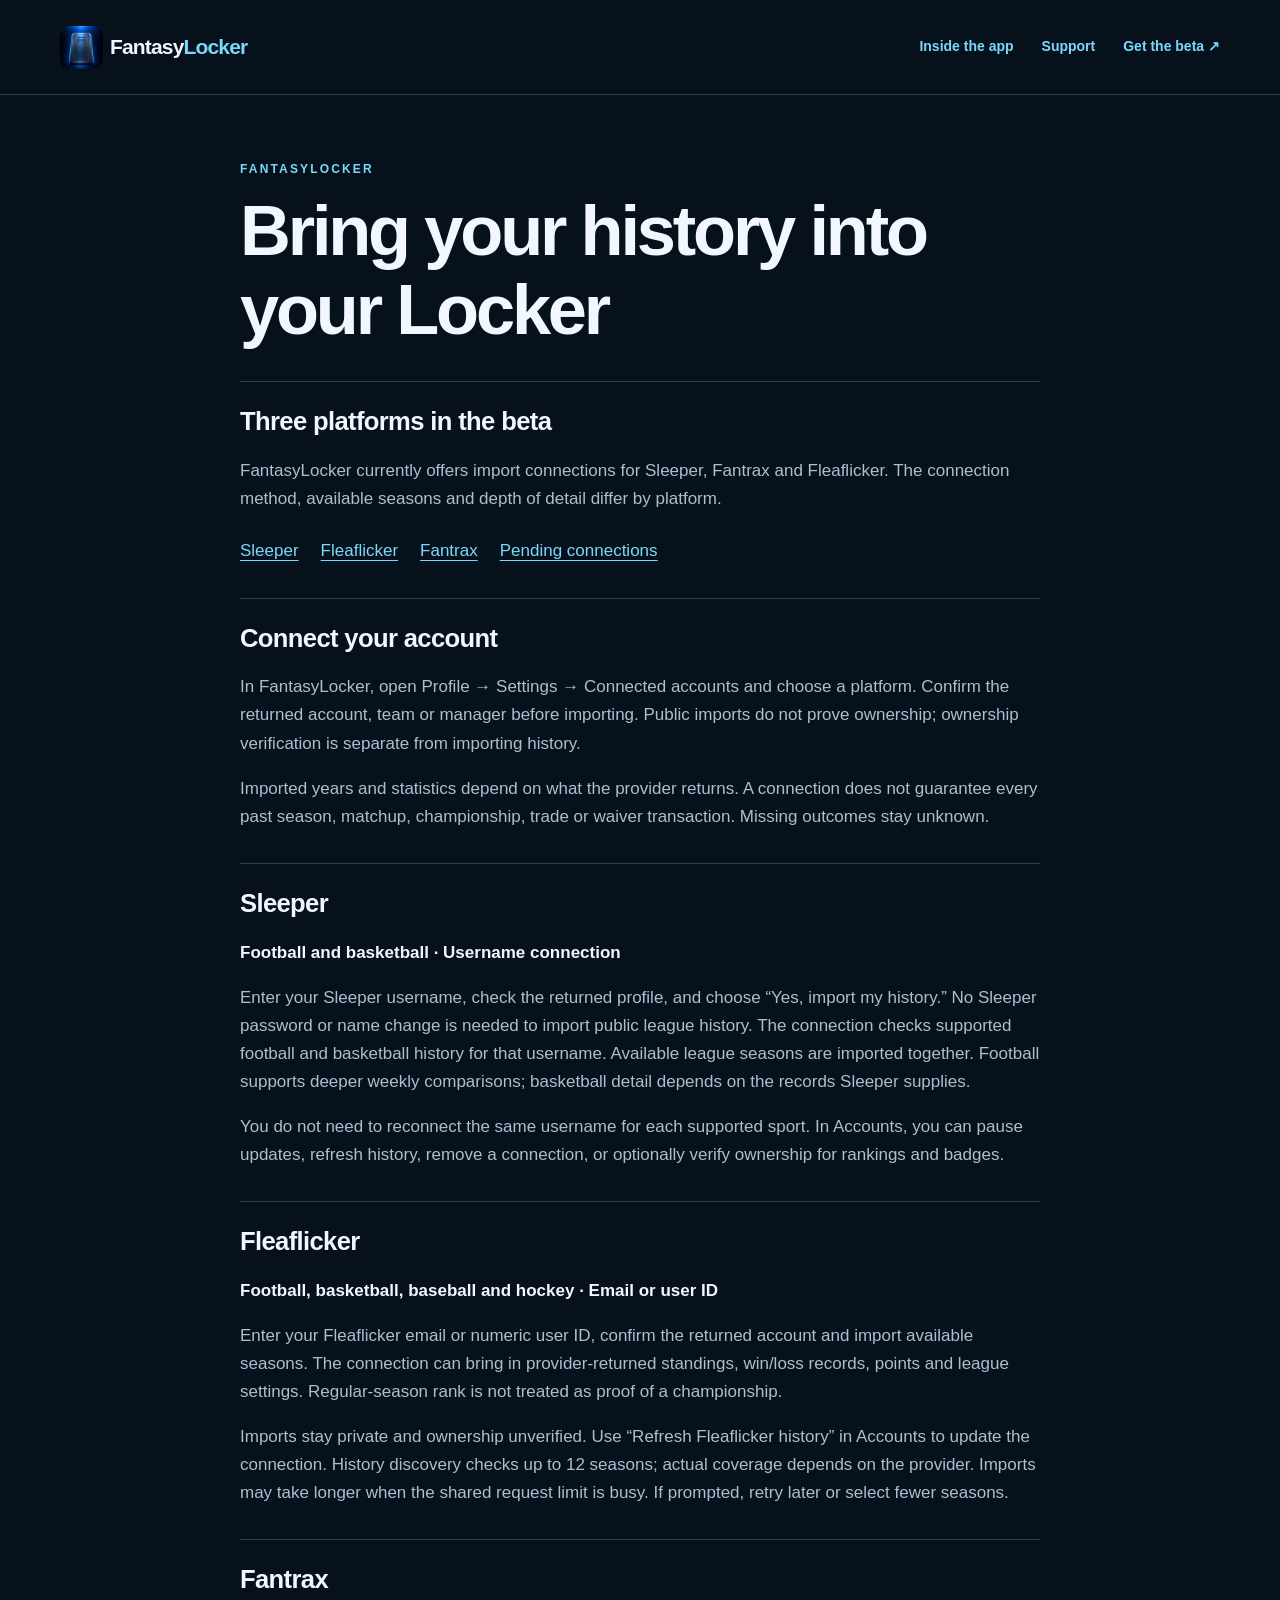
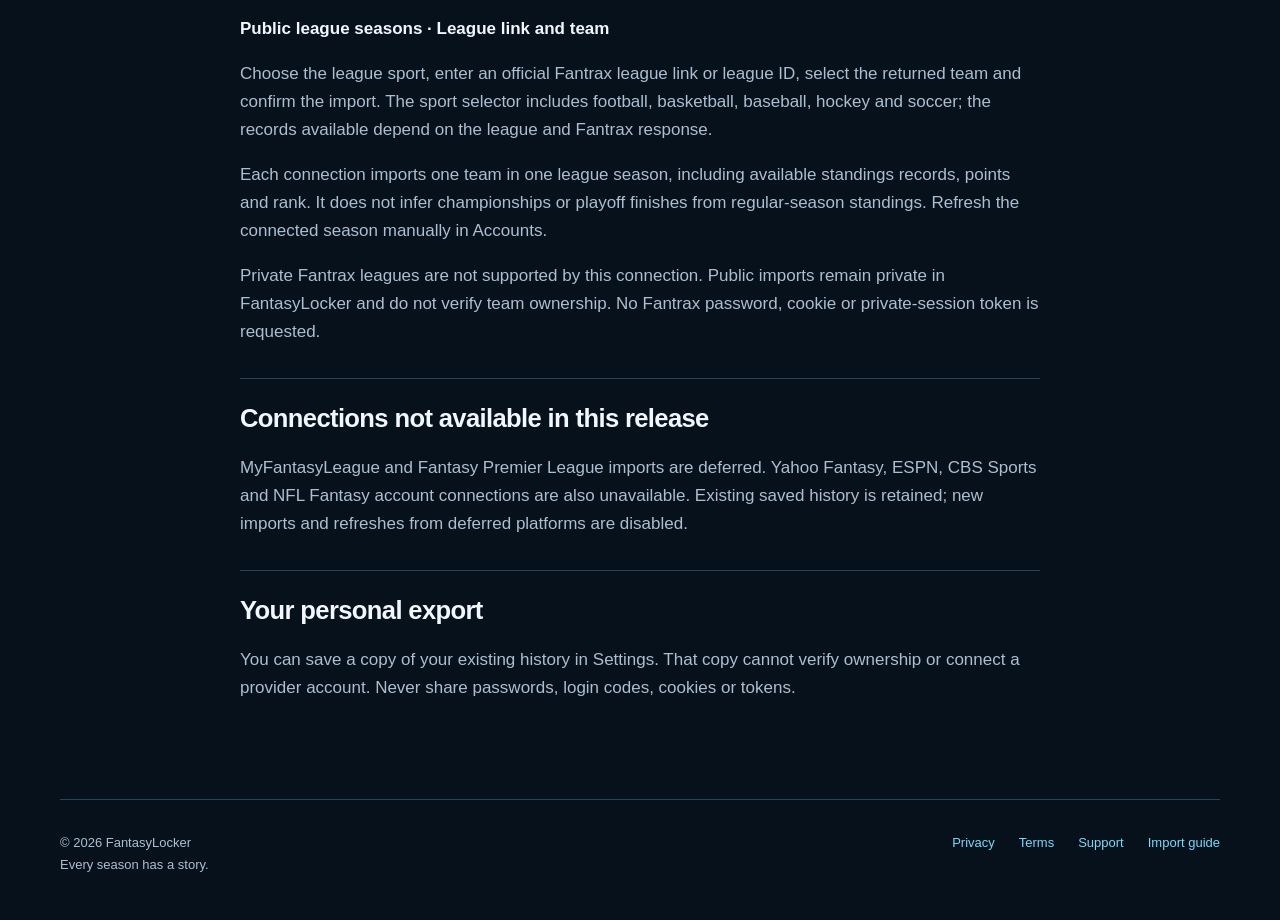
==== commit d74e621a: "Align website with three-provider launch scope" ====
--- a/docs/imports/index.html
+++ b/docs/imports/index.html
@@ -1 +1 @@
-<!doctype html><html lang="en"><head><meta charset="utf-8"><meta name="viewport" content="width=device-width,initial-scale=1"><meta name="color-scheme" content="dark"><meta name="theme-color" content="#07111c"><title>Import guide · FantasyLocker</title><meta name="description" content="Connect supported fantasy accounts and bring your history into FantasyLocker."><link rel="canonical" href="https://fantasylockerapp.com/imports/"><meta property="og:title" content="Import guide · FantasyLocker"><meta property="og:description" content="Connect supported fantasy accounts and bring your history into FantasyLocker."><meta property="og:type" content="website"><meta property="og:image" content="https://fantasylockerapp.com/assets/fantasylocker-icon.png"><link rel="icon" type="image/png" href="../assets/fantasylocker-icon.png"><link rel="apple-touch-icon" href="../assets/fantasylocker-icon.png"><link rel="stylesheet" href="../assets/site.css"></head><body><a class="skip" href="#main">Skip to content</a><header class="topbar"><nav class="container nav" aria-label="Main navigation"><a class="brand" href="../"><img src="../assets/fantasylocker-icon.png" alt="" width="43" height="43"><span class="wordmark">Fantasy<span>Locker</span></span></a><div class="nav-links"><a class="optional" href="../#inside">Inside the app</a><a href="../support/">Support</a><a href="https://testflight.apple.com/join/UJsd7ccg">Get the beta ↗</a></div></nav></header><main id="main" class="container legal"><header><p class="eyebrow">FantasyLocker</p><h1>Bring your history into your Locker</h1></header><section><h2>Five platforms in the beta</h2><p>FantasyLocker currently offers import connections for Sleeper, Fleaflicker, MyFantasyLeague, Fantrax and Fantasy Premier League. The connection method, available seasons and depth of detail differ by platform.</p><nav aria-label="Platform guides"><a href="#sleeper">Sleeper</a><a href="#fleaflicker">Fleaflicker</a><a href="#mfl">MyFantasyLeague</a><a href="#fantrax">Fantrax</a><a href="#fpl">Fantasy Premier League</a><a href="#pending">Pending connections</a></nav></section><section><h2>Connect your account</h2><p>In FantasyLocker, open Profile → Settings → Connected accounts and choose a platform. Confirm the returned account, team or manager before importing. Public imports do not prove ownership; ownership verification is separate from importing history.</p><p>Imported years and statistics depend on what the provider returns. A connection does not guarantee every past season, matchup, championship, trade or waiver transaction. Missing outcomes stay unknown.</p></section><section id="sleeper"><h2>Sleeper</h2><p><strong>Football and basketball · Username connection</strong></p><p>Enter your Sleeper username, check the returned profile, and choose “Yes, import my history.” No Sleeper password or name change is needed to import public league history. The connection checks supported football and basketball history for that username. Available league seasons are imported together. Football supports deeper weekly comparisons; basketball detail depends on the records Sleeper supplies.</p><p>You do not need to reconnect the same username for each supported sport. In Accounts, you can pause updates, refresh history, remove a connection, or optionally verify ownership for rankings and badges.</p></section><section id="fleaflicker"><h2>Fleaflicker</h2><p><strong>Football, basketball, baseball and hockey · Email or user ID</strong></p><p>Enter your Fleaflicker email or numeric user ID, confirm the returned account and import available seasons. The connection can bring in provider-returned standings, win/loss records, points and league settings. Regular-season rank is not treated as proof of a championship.</p><p>Imports stay private and ownership unverified. Use “Refresh Fleaflicker history” in Accounts to update the connection. History discovery checks up to 12 seasons; actual coverage depends on the provider.</p></section><section id="mfl"><h2>MyFantasyLeague (MFL)</h2><p><strong>Football · League, season and franchise</strong></p><p>Enter your MFL league link or league ID and season, then choose the franchise returned by the provider. Each connection covers one franchise in one league season. Public leagues do not need a credential; private leagues can use the league-bound owner API key from MFL’s Help → Developer’s API screen.</p><p>The import includes available records, points, standings and league settings. Refresh is manual; a private league asks for its owner key again because FantasyLocker does not retain it. Imported ownership remains unverified, and historical-season availability varies.</p></section><section id="fantrax"><h2>Fantrax</h2><p><strong>Public league seasons · League link and team</strong></p><p>Choose the league sport, enter an official Fantrax league link or league ID, select the returned team and confirm the import. The sport selector includes football, basketball, baseball, hockey and soccer; the records available depend on the league and Fantrax response.</p><p>Each connection imports one team in one league season, including available standings records, points and rank. It does not infer championships or playoff finishes from regular-season standings. Refresh the connected season manually in Accounts.</p><p>Private Fantrax leagues are not supported by this connection. Public imports remain private in FantasyLocker and do not verify team ownership. No Fantrax password, cookie or private-session token is requested.</p></section><section id="fpl"><h2>Fantasy Premier League (FPL)</h2><p><strong>Soccer · Public manager link or entry ID</strong></p><p>Enter your official FPL manager link or entry ID, check the returned manager and import the public history. This connection brings in available season points and overall-rank history, with manual refresh in Accounts.</p><p>FPL overall rank is not a private-league finish. This import does not establish mini-league championships, head-to-head results or verified ownership; the imported manager history stays private.</p></section><section id="pending"><h2>Connections not yet available</h2><p><strong>Yahoo Fantasy:</strong> the secure sign-in integration is prepared, but provider access approval and live-account validation are still pending. A Yahoo option in Accounts does not mean a connection has been enabled.</p><p><strong>ESPN, CBS Sports and NFL Fantasy:</strong> account connections are not available in the beta. Their presence in the platform list does not indicate a working import.</p></section><section><h2>Your personal export</h2><p>You can save a copy of your existing history in Settings. That copy cannot verify ownership or connect a provider account. Never share passwords, login codes, cookies or tokens.</p></section></main><footer class="container footer"><div>© 2026 FantasyLocker<br>Every season has a story.</div><nav aria-label="Footer navigation"><a href="../privacy/">Privacy</a><a href="../terms/">Terms</a><a href="../support/">Support</a><a href="../imports/">Import guide</a></nav></footer></body></html>+<!doctype html><html lang="en"><head><meta charset="utf-8"><meta name="viewport" content="width=device-width,initial-scale=1"><meta name="color-scheme" content="dark"><meta name="theme-color" content="#07111c"><title>Import guide · FantasyLocker</title><meta name="description" content="Connect supported fantasy accounts and bring your history into FantasyLocker."><link rel="canonical" href="https://fantasylockerapp.com/imports/"><meta property="og:title" content="Import guide · FantasyLocker"><meta property="og:description" content="Connect supported fantasy accounts and bring your history into FantasyLocker."><meta property="og:type" content="website"><meta property="og:image" content="https://fantasylockerapp.com/assets/fantasylocker-icon.png"><link rel="icon" type="image/png" href="../assets/fantasylocker-icon.png"><link rel="apple-touch-icon" href="../assets/fantasylocker-icon.png"><link rel="stylesheet" href="../assets/site.css"></head><body><a class="skip" href="#main">Skip to content</a><header class="topbar"><nav class="container nav" aria-label="Main navigation"><a class="brand" href="../"><img src="../assets/fantasylocker-icon.png" alt="" width="43" height="43"><span class="wordmark">Fantasy<span>Locker</span></span></a><div class="nav-links"><a class="optional" href="../#inside">Inside the app</a><a href="../support/">Support</a><a href="https://testflight.apple.com/join/UJsd7ccg">Get the beta ↗</a></div></nav></header><main id="main" class="container legal"><header><p class="eyebrow">FantasyLocker</p><h1>Bring your history into your Locker</h1></header><section><h2>Three platforms in the beta</h2><p>FantasyLocker currently offers import connections for Sleeper, Fantrax and Fleaflicker. The connection method, available seasons and depth of detail differ by platform.</p><nav aria-label="Platform guides"><a href="#sleeper">Sleeper</a><a href="#fleaflicker">Fleaflicker</a><a href="#fantrax">Fantrax</a><a href="#pending">Pending connections</a></nav></section><section><h2>Connect your account</h2><p>In FantasyLocker, open Profile → Settings → Connected accounts and choose a platform. Confirm the returned account, team or manager before importing. Public imports do not prove ownership; ownership verification is separate from importing history.</p><p>Imported years and statistics depend on what the provider returns. A connection does not guarantee every past season, matchup, championship, trade or waiver transaction. Missing outcomes stay unknown.</p></section><section id="sleeper"><h2>Sleeper</h2><p><strong>Football and basketball · Username connection</strong></p><p>Enter your Sleeper username, check the returned profile, and choose “Yes, import my history.” No Sleeper password or name change is needed to import public league history. The connection checks supported football and basketball history for that username. Available league seasons are imported together. Football supports deeper weekly comparisons; basketball detail depends on the records Sleeper supplies.</p><p>You do not need to reconnect the same username for each supported sport. In Accounts, you can pause updates, refresh history, remove a connection, or optionally verify ownership for rankings and badges.</p></section><section id="fleaflicker"><h2>Fleaflicker</h2><p><strong>Football, basketball, baseball and hockey · Email or user ID</strong></p><p>Enter your Fleaflicker email or numeric user ID, confirm the returned account and import available seasons. The connection can bring in provider-returned standings, win/loss records, points and league settings. Regular-season rank is not treated as proof of a championship.</p><p>Imports stay private and ownership unverified. Use “Refresh Fleaflicker history” in Accounts to update the connection. History discovery checks up to 12 seasons; actual coverage depends on the provider. Imports may take longer when the shared request limit is busy. If prompted, retry later or select fewer seasons.</p></section><section id="fantrax"><h2>Fantrax</h2><p><strong>Public league seasons · League link and team</strong></p><p>Choose the league sport, enter an official Fantrax league link or league ID, select the returned team and confirm the import. The sport selector includes football, basketball, baseball, hockey and soccer; the records available depend on the league and Fantrax response.</p><p>Each connection imports one team in one league season, including available standings records, points and rank. It does not infer championships or playoff finishes from regular-season standings. Refresh the connected season manually in Accounts.</p><p>Private Fantrax leagues are not supported by this connection. Public imports remain private in FantasyLocker and do not verify team ownership. No Fantrax password, cookie or private-session token is requested.</p></section><section id="pending"><h2>Connections not available in this release</h2><p>MyFantasyLeague and Fantasy Premier League imports are deferred. Yahoo Fantasy, ESPN, CBS Sports and NFL Fantasy account connections are also unavailable. Existing saved history is retained; new imports and refreshes from deferred platforms are disabled.</p></section><section><h2>Your personal export</h2><p>You can save a copy of your existing history in Settings. That copy cannot verify ownership or connect a provider account. Never share passwords, login codes, cookies or tokens.</p></section></main><footer class="container footer"><div>© 2026 FantasyLocker<br>Every season has a story.</div><nav aria-label="Footer navigation"><a href="../privacy/">Privacy</a><a href="../terms/">Terms</a><a href="../support/">Support</a><a href="../imports/">Import guide</a></nav></footer></body></html>
